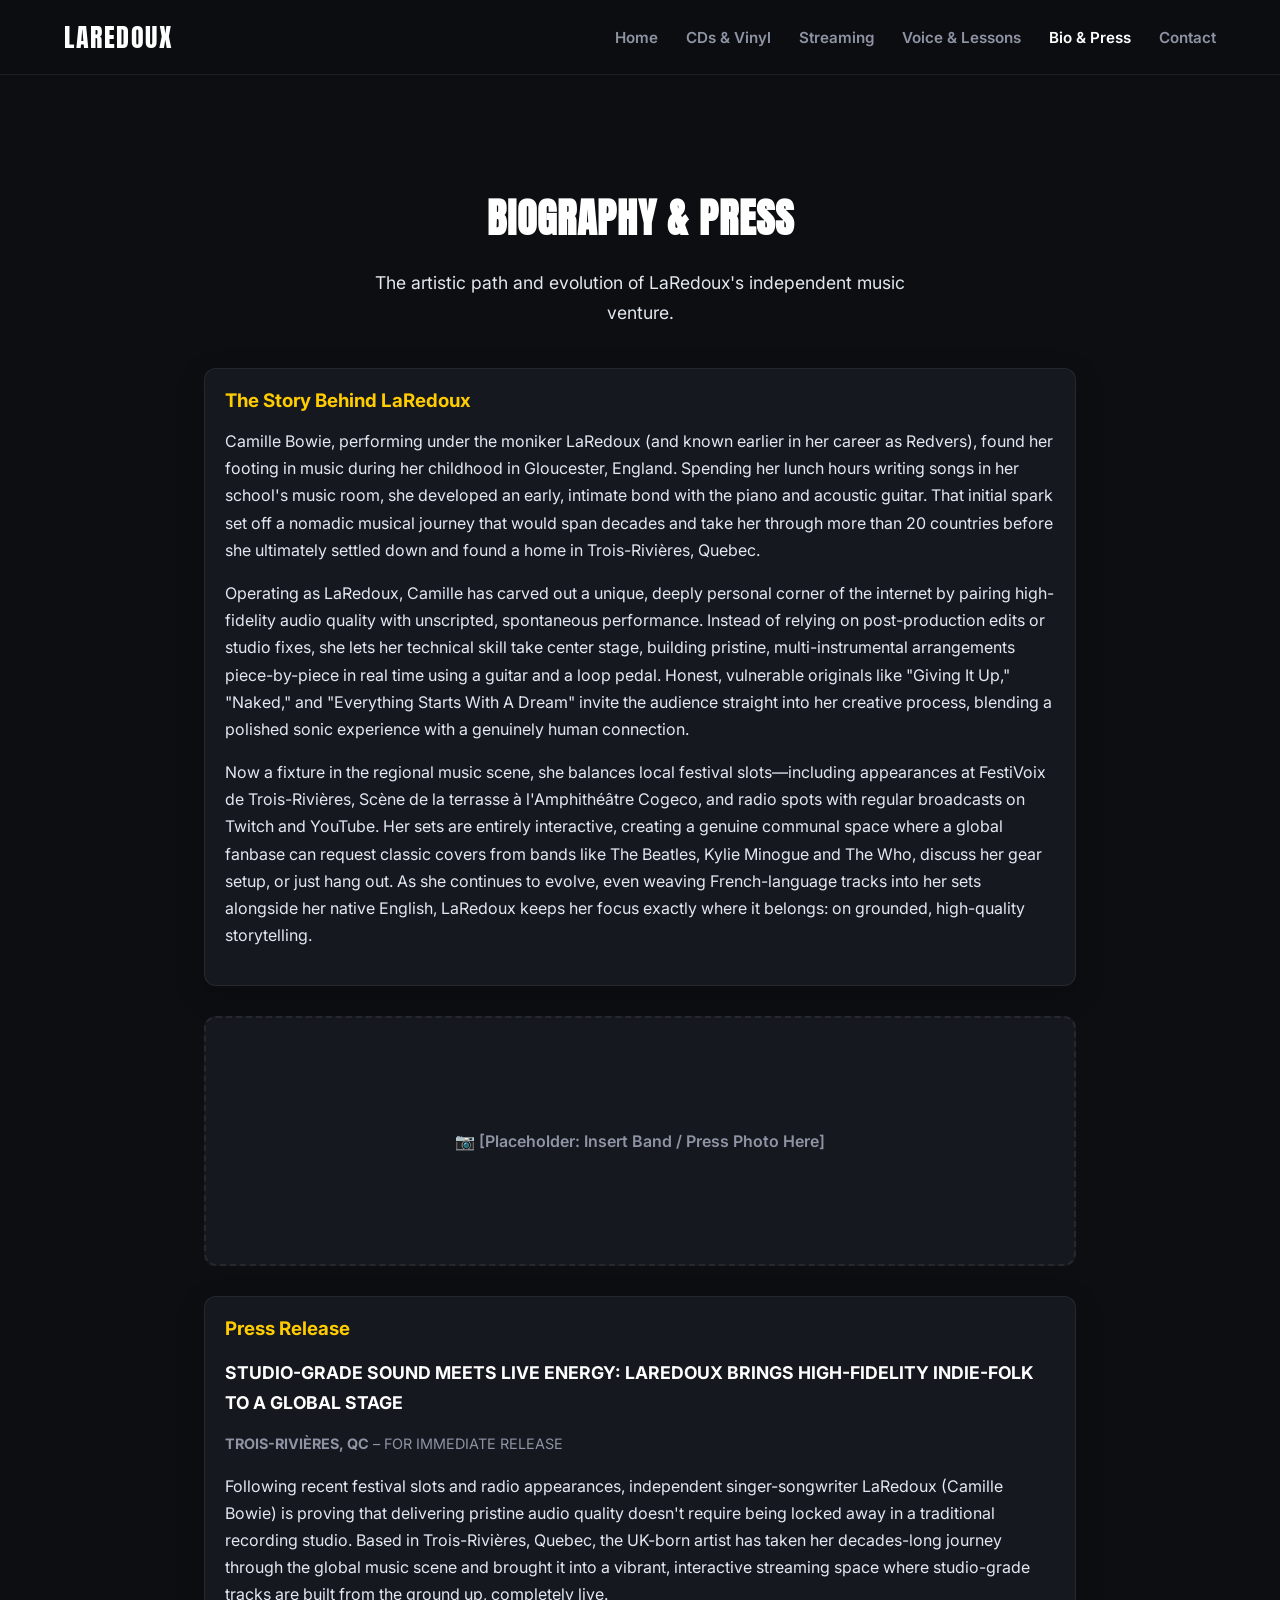
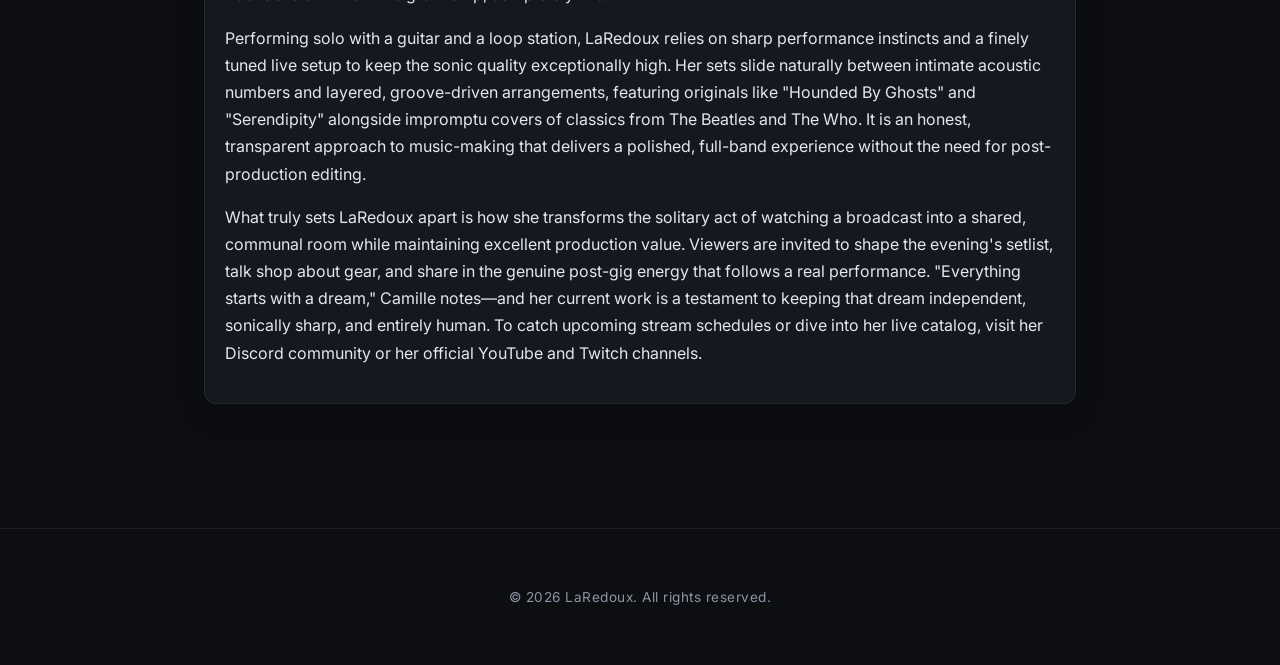
==== bio-press.html @ d14ba6cd "Update bio-press.html" ====
<!DOCTYPE html>
<html lang="en">
<head>
  <meta charset="UTF-8">
  <title>Biography & Press | LaRedoux Backstory</title>
  <meta name="viewport" content="width=device-width, initial-scale=1.0">
  <link rel="stylesheet" href="styles.css">
  <link rel="preconnect" href="https://fonts.googleapis.com">
  <link rel="preconnect" href="https://fonts.gstatic.com" crossorigin>
  <link href="https://fonts.googleapis.com/css2?family=Anton&family=Inter:wght@400;600;700&display=swap" rel="stylesheet">
</head>
<body>
  <nav class="navbar">
    <div class="nav-container">
      <a href="index.html" class="nav-brand">LaRedoux</a>
      <ul class="nav-links">
        <li><a href="index.html">Home</a></li>
        <li><a href="cds-vinyl.html">CDs & Vinyl</a></li>
        <li><a href="streaming.html">Streaming</a></li>
        <li><a href="lessons.html">Voice & Lessons</a></li>
        <li><a href="bio-press.html" class="active">Bio & Press</a></li>
        <li><a href="contact.html">Contact</a></li>
      </ul>
    </div>
  </nav>

  <section class="main-content internal-page text-layout">
    <h2>Biography & Press</h2>
    <p class="section-intro">The artistic path and evolution of LaRedoux's independent music venture.</p>

    <div class="info-card">
      <h3>The Story Behind LaRedoux</h3>
      <p>Camille Bowie, performing under the moniker LaRedoux (and known earlier in her career as Redvers), found her footing in music during her childhood in Gloucester, England. Spending her lunch hours writing songs in her school's music room, she developed an early, intimate bond with the piano and acoustic guitar. That initial spark set off a nomadic musical journey that would span decades and take her through more than 20 countries before she ultimately settled down and found a home in Trois-Rivières, Quebec.</p>
      
      <p style="margin-top: 15px;">Operating as LaRedoux, Camille has carved out a unique, deeply personal corner of the internet by pairing high-fidelity audio quality with unscripted, spontaneous performance. Instead of relying on post-production edits or studio fixes, she lets her technical skill take center stage, building pristine, multi-instrumental arrangements piece-by-piece in real time using a guitar and a loop pedal. Honest, vulnerable originals like "Giving It Up," "Naked," and "Everything Starts With A Dream" invite the audience straight into her creative process, blending a polished sonic experience with a genuinely human connection.</p>
      
      <p style="margin-top: 15px;">Now a fixture in the regional music scene, she balances local festival slots—including appearances at FestiVoix de Trois-Rivières, Scène de la terrasse à l'Amphithéâtre Cogeco, and radio spots with regular broadcasts on Twitch and YouTube. Her sets are entirely interactive, creating a genuine communal space where a global fanbase can request classic covers from bands like The Beatles, Kylie Minogue and The Who, discuss her gear setup, or just hang out. As she continues to evolve, even weaving French-language tracks into her sets alongside her native English, LaRedoux keeps her focus exactly where it belongs: on grounded, high-quality storytelling.</p>
    </div>

    <div class="placeholder-media-block">
      <p style="color: var(--text-muted); font-weight: 600;">📷 [Placeholder: Insert Band / Press Photo Here]</p>
    </div>

    <div class="info-card" style="margin-top: 30px;">
      <h3>Press Release</h3>
      <p style="font-weight: bold; font-size: 1.1em; text-transform: uppercase; margin-bottom: 5px; color: var(--text-color);">Studio-Grade Sound Meets Live Energy: LaRedoux Brings High-Fidelity Indie-Folk to a Global Stage</p>
      <p style="font-size: 0.9em; color: var(--text-muted); margin-bottom: 15px;"><strong>TROIS-RIVIÈRES, QC</strong> – FOR IMMEDIATE RELEASE</p>
      
      <p>Following recent festival slots and radio appearances, independent singer-songwriter LaRedoux (Camille Bowie) is proving that delivering pristine audio quality doesn't require being locked away in a traditional recording studio. Based in Trois-Rivières, Quebec, the UK-born artist has taken her decades-long journey through the global music scene and brought it into a vibrant, interactive streaming space where studio-grade tracks are built from the ground up, completely live.</p>
      
      <p style="margin-top: 15px;">Performing solo with a guitar and a loop station, LaRedoux relies on sharp performance instincts and a finely tuned live setup to keep the sonic quality exceptionally high. Her sets slide naturally between intimate acoustic numbers and layered, groove-driven arrangements, featuring originals like "Hounded By Ghosts" and "Serendipity" alongside impromptu covers of classics from The Beatles and The Who. It is an honest, transparent approach to music-making that delivers a polished, full-band experience without the need for post-production editing.</p>
      
      <p style="margin-top: 15px;">What truly sets LaRedoux apart is how she transforms the solitary act of watching a broadcast into a shared, communal room while maintaining excellent production value. Viewers are invited to shape the evening's setlist, talk shop about gear, and share in the genuine post-gig energy that follows a real performance. "Everything starts with a dream," Camille notes—and her current work is a testament to keeping that dream independent, sonically sharp, and entirely human. To catch upcoming stream schedules or dive into her live catalog, visit her Discord community or her official YouTube and Twitch channels.</p>
    </div>
  </section>

  <footer><p>© <span id="year"></span> LaRedoux. All rights reserved.</p></footer>
  <script>document.getElementById("year").textContent = new Date().getFullYear();</script>
</body>
</html>
---- styles.css ----
/* ==========================================================================
   GLOBAL VARIABLES & RESET
   ========================================================================== */
:root {
  --bg-main: #0d0e12;
  --bg-card: #16181f;
  --text-main: #ffffff;
  --text-muted: #8e94a4;
  --accent-gold: #ffcc00;
  --accent-hover: #e5b800;
  --nav-blur-bg: rgba(13, 14, 18, 0.8);
  --border-color: rgba(255, 255, 255, 0.07);
}

html {
  scroll-behavior: smooth;
  box-sizing: border-box;
}

*, *:before, *:after {
  box-sizing: inherit;
}

body { 
  margin: 0; 
  font-family: 'Inter', -apple-system, BlinkMacSystemFont, sans-serif; 
  background-color: var(--bg-main); 
  color: var(--text-main); 
  -webkit-font-smoothing: antialiased;
}

/* ==========================================================================
   NAVIGATION BAR (Premium Glassmorphism)
   ========================================================================== */
.navbar {
  width: 100%;
  background-color: var(--nav-blur-bg);
  backdrop-filter: blur(12px);
  -webkit-backdrop-filter: blur(12px);
  position: sticky;
  top: 0;
  z-index: 1000;
  border-bottom: 1px solid var(--border-color);
}

.nav-container {
  max-width: 1200px;
  margin: 0 auto;
  padding: 18px 24px;
  display: flex;
  justify-content: space-between;
  align-items: center;
}

.nav-brand {
  font-family: 'Anton', sans-serif;
  font-size: 1.6rem;
  color: var(--text-main);
  text-decoration: none;
  letter-spacing: 1.5px;
  text-transform: uppercase;
  transition: color 0.3s ease;
}

.nav-brand:hover {
  color: var(--accent-gold);
}

.nav-links {
  list-style: none;
  display: flex;
  gap: 28px;
  margin: 0;
  padding: 0;
}

.nav-links li a {
  font-weight: 600;
  font-size: 0.95rem;
  color: var(--text-muted); 
  text-decoration: none;
  transition: color 0.2s ease, transform 0.2s ease;
  display: inline-block;
}

.nav-links li a:hover,
.nav-links li a.active {
  color: var(--text-main);
}

/* ==========================================================================
   HERO SECTION
   ========================================================================== */
.hero { 
  position: relative; 
  text-align: center; 
  overflow: hidden;
  height: 60vh;
  min-height: 400px;
}

.hero-img { 
  width: 100%; 
  height: 100%; 
  object-fit: cover;
  display: block; 
}

.hero .overlay {
  position: absolute; 
  top: 0; left: 0; right: 0; bottom: 0;
  background: linear-gradient(to bottom, rgba(13,14,18,0.2), rgba(13,14,18,0.95)); 
  display: flex; 
  flex-direction: column;
  align-items: center; 
  justify-content: center;
  padding: 0 20px;
}

.hero h1 {
  font-family: 'Anton', sans-serif;
  font-size: 5rem;
  color: var(--text-main);
  margin: 0;
  text-transform: uppercase;
  letter-spacing: 2px;
  text-shadow: 0 4px 20px rgba(0,0,0,0.6);
}

.hero p { 
  margin: 10px 0 24px 0; 
  font-size: 1.25rem; 
  color: #e2e8f0;
  max-width: 600px;
  font-weight: 400;
  text-shadow: 0 2px 10px rgba(0,0,0,0.5);
}

.btn-hero { 
  display: inline-block; 
  padding: 14px 28px; 
  background-color: var(--accent-gold); 
  color: #000000; 
  text-decoration: none; 
  border-radius: 30px; 
  font-weight: 700; 
  font-size: 1rem;
  letter-spacing: 0.5px;
  box-shadow: 0 4px 15px rgba(255, 204, 0, 0.3);
  transition: background-color 0.2s ease, transform 0.2s ease, box-shadow 0.2s ease;
}

.btn-hero:hover {
  background-color: var(--accent-hover);
  transform: translateY(-2px);
  box-shadow: 0 6px 20px rgba(255, 204, 0, 0.4);
}

/* ==========================================================================
   MAIN CONTENT & ALBUMS GRID
   ========================================================================== */
.main-content { 
  padding: 60px 24px; 
  max-width: 920px; 
  margin: -100px auto 0 auto;
  position: relative; 
  z-index: 2;
}

.internal-page {
  margin-top: 0px !important;
  padding-top: 80px;
}

.section-intro {
  text-align: center;
  color: var(--text-muted);
  max-width: 600px;
  margin: -20px auto 40px auto;
  line-height: 1.6;
  font-size: 1.1rem;
}

.text-layout p {
  line-height: 1.7;
  color: #e2e8f0;
}

h2 { 
  text-align: center; 
  margin-bottom: 40px; 
  font-family: 'Anton', sans-serif;
  font-size: 2.5rem;
  text-transform: uppercase;
  letter-spacing: 1px;
}

.album-grid { 
  display: grid; 
  grid-template-columns: repeat(auto-fit, minmax(185px, 1fr)); 
  gap: 24px; 
}

.album-card, .info-card { 
  background-color: var(--bg-card); 
  border-radius: 12px; 
  padding: 20px; 
  border: 1px solid var(--border-color);
  box-shadow: 0 10px 30px rgba(0,0,0,0.2);
}

.album-card {
  text-align: center;
  transition: transform 0.3s cubic-bezier(0.16, 1, 0.3, 1), box-shadow 0.3s ease;
  display: flex;
  flex-direction: column;
}

.album-card:hover {
  transform: translateY(-6px);
  box-shadow: 0 15px 35px rgba(0,0,0,0.4);
  border-color: rgba(255, 255, 255, 0.15);
}

.info-card {
  margin-bottom: 24px;
}

.info-card h3 {
  margin: 0 0 12px 0;
  color: var(--accent-gold);
}

.grid-two-column {
  display: grid;
  grid-template-columns: repeat(auto-fit, minmax(300px, 1fr));
  gap: 24px;
}

.image-wrapper {
  width: 100%;
  aspect-ratio: 1 / 1;
  border-radius: 8px;
  overflow: hidden;
  margin-bottom: 16px;
  background-color: #000;
}

.album-card img { 
  width: 100%; 
  height: 100%;
  object-fit: cover;
  transition: transform 0.5s ease;
}

.album-card:hover img {
  transform: scale(1.04);
}

.album-card h3 { 
  margin: 0 0 8px 0; 
  font-size: 1.1rem;
  font-weight: 700;
  line-height: 1.3;
  color: var(--text-main);
  min-height: 2.6rem; 
  display: flex;
  align-items: center;
  justify-content: center;
}

.price { 
  margin: 0 0 20px 0; 
  font-size: 0.9rem;
  color: var(--text-muted);
  font-weight: 500;
}

.price .pp {
  font-size: 0.75rem;
  opacity: 0.7;
}

/* ==========================================================================
   BUTTONS & FORMS
   ========================================================================== */
.button-group {
  margin-top: auto; 
}

.btn-purchase {
  display: block;
  width: 100%;
  padding: 10px 16px; 
  background-color: var(--text-main); 
  color: var(--bg-main); 
  text-decoration: none;
  border-radius: 6px; 
  font-weight: 600;
  font-size: 0.9rem;
  transition: background-color 0.2s ease, transform 0.1s ease;
  text-align: center;
}

.btn-purchase:hover { 
  background-color: var(--accent-gold); 
}

.dual-buttons {
  display: flex;
  gap: 10px;
}

.btn-purchase.secondary {
  background-color: transparent;
  color: var(--text-main);
  border: 1px solid rgba(255,255,255,0.2);
}

.btn-purchase.secondary:hover {
  background-color: rgba(255,255,255,0.08);
  border-color: var(--text-main);
}

/* Form Styles */
.contact-wrapper {
  max-width: 550px;
  margin: 0 auto;
  background-color: var(--bg-card);
  padding: 30px;
  border-radius: 12px;
  border: 1px solid var(--border-color);
}

.form-group {
  margin-bottom: 20px;
}

.form-group label {
  display: block;
  font-size: 0.9rem;
  font-weight: 600;
  margin-bottom: 8px;
  color: #ccd2e0;
}

.form-group input, .form-group textarea {
  width: 100%;
  padding: 12px;
  background-color: var(--bg-main);
  border: 1px solid var(--border-color);
  border-radius: 6px;
  color: #fff;
  font-family: inherit;
  font-size: 0.95rem;
}

.form-group input:focus, .form-group textarea:focus {
  outline: none;
  border-color: var(--accent-gold);
}

.placeholder-media-block {
  width: 100%;
  height: 250px;
  background-color: var(--bg-card);
  border: 2px dashed var(--border-color);
  display: flex;
  align-items: center;
  justify-content: center;
  border-radius: 12px;
  margin-top: 30px;
}

.text-center { text-align: center; }

/* ==========================================================================
   FOOTER
   ========================================================================== */
footer {
  text-align: center;
  padding: 60px 20px;
  border-top: 1px solid var(--border-color);
  margin-top: 40px;
}

footer p {
  margin: 0;
  font-size: 0.85rem;
  color: var(--text-muted);
  letter-spacing: 0.5px;
}

/* ==========================================================================
   RESPONSIVE DESIGN MEDIA QUERIES
   ========================================================================== */
@media (max-width: 768px) {
  .nav-container {
    flex-direction: column;
    gap: 16px;
    padding: 14px;
  }

  .nav-links {
    flex-wrap: wrap;       
    justify-content: center;
    gap: 12px 18px;        
  }

  .hero {
    height: 50vh;
  }

  .hero h1 {
    font-size: 3.2rem;     
  }

  .main-content {
    margin-top: -30px;     
    padding: 30px 16px;
  }
  
  .internal-page {
    padding-top: 40px;
  }
  
  h2 {
    font-size: 2rem;
    margin-bottom: 24px;
  }
}
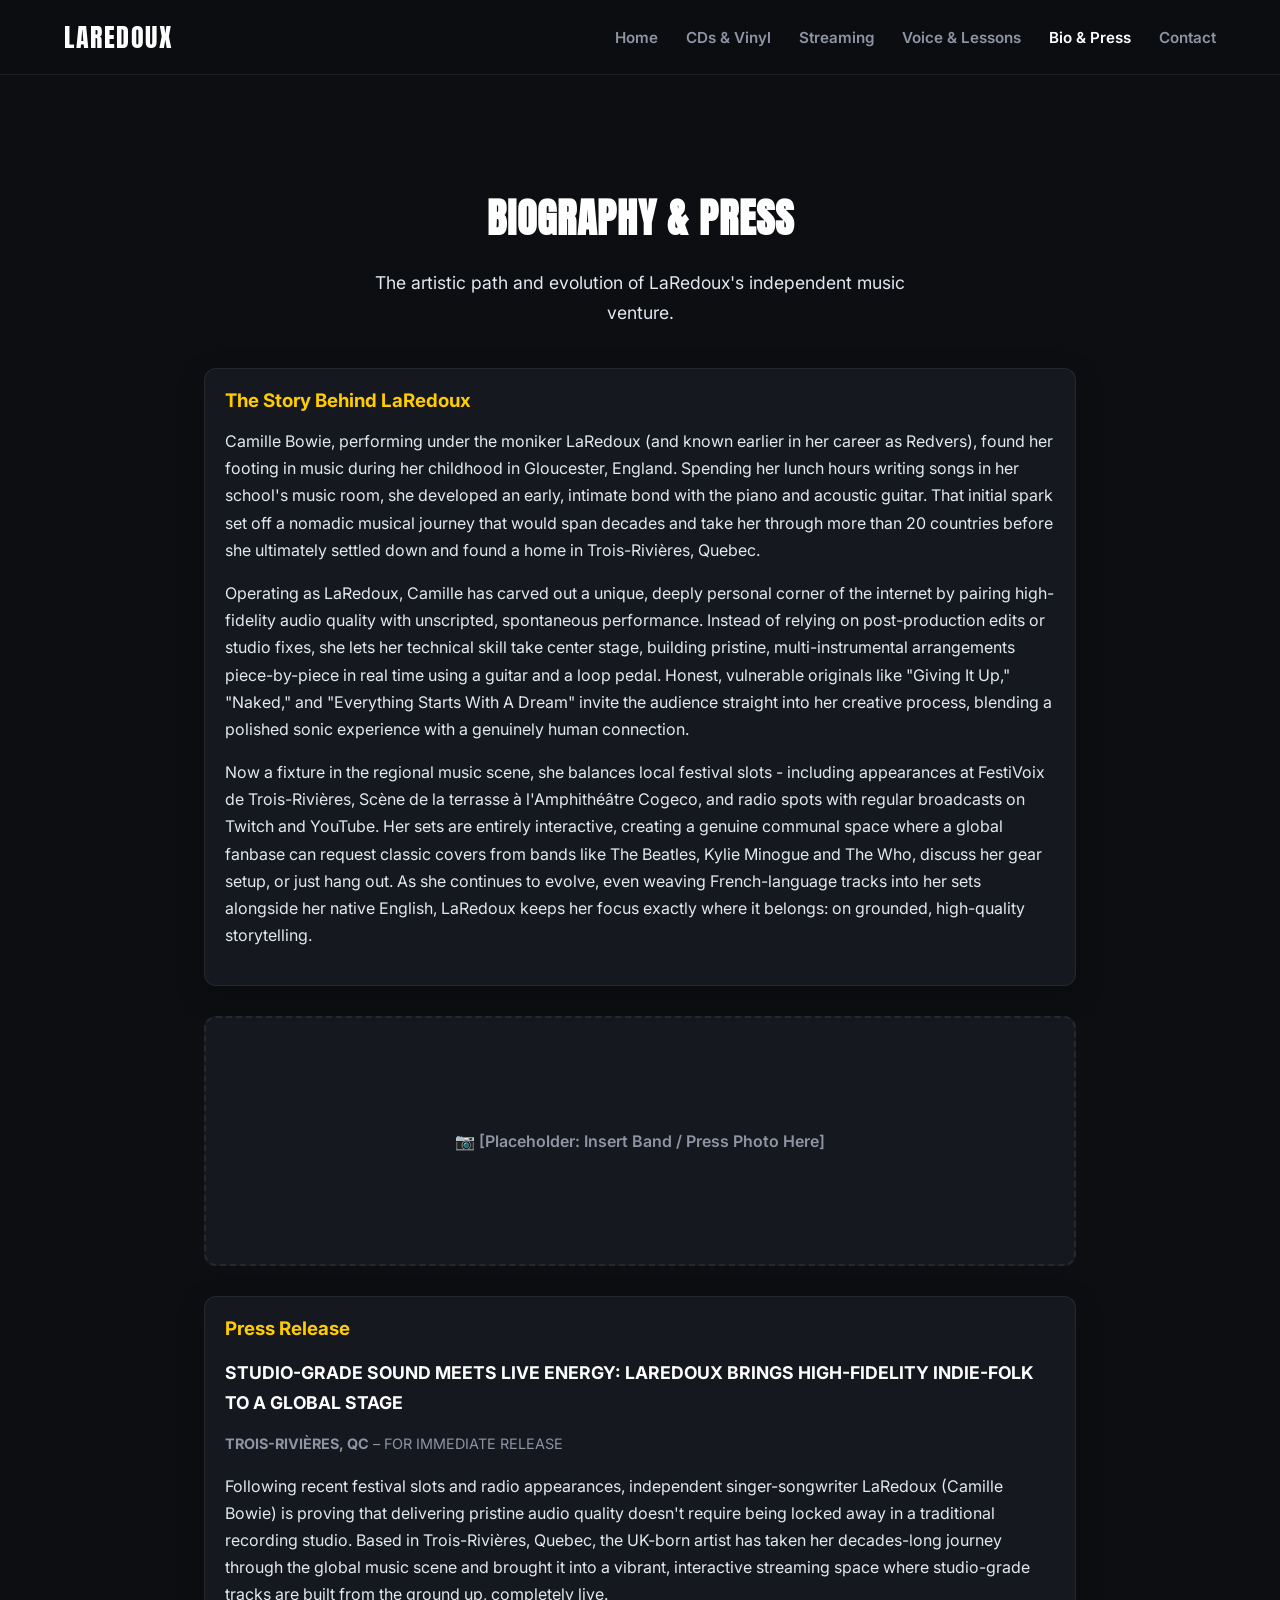
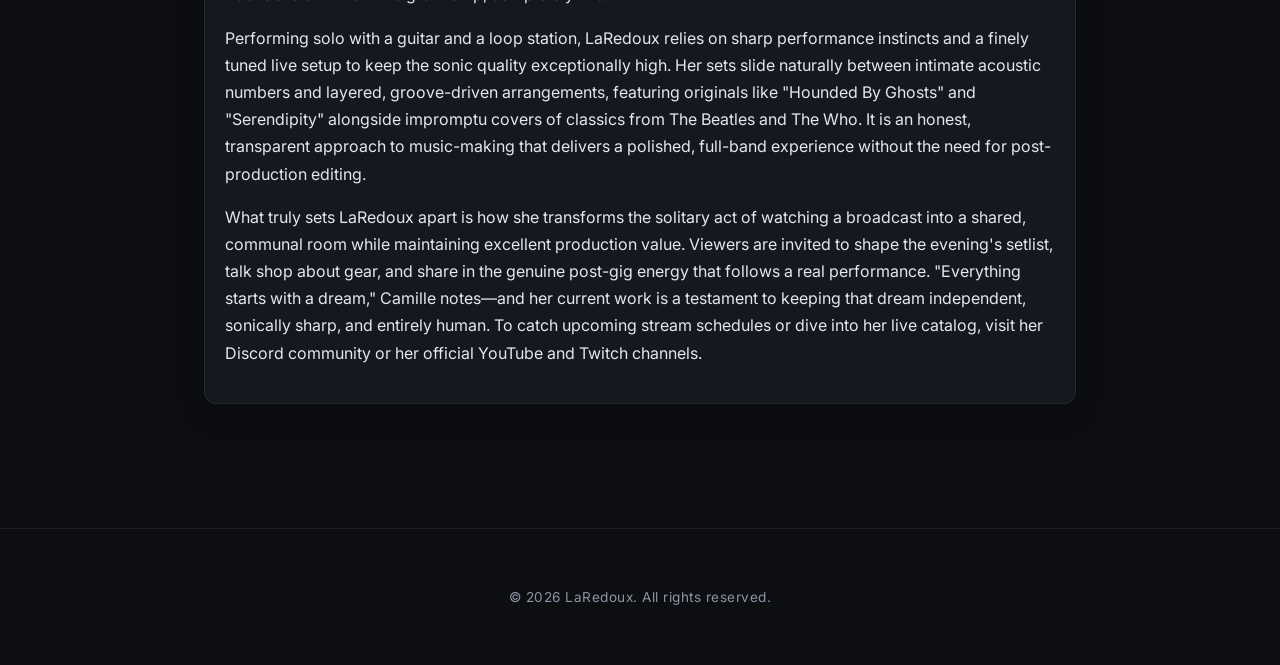
==== commit 4bf6ba3f: "Update bio-press.html" ====
--- a/bio-press.html
+++ b/bio-press.html
@@ -34,7 +34,7 @@
       
       <p style="margin-top: 15px;">Operating as LaRedoux, Camille has carved out a unique, deeply personal corner of the internet by pairing high-fidelity audio quality with unscripted, spontaneous performance. Instead of relying on post-production edits or studio fixes, she lets her technical skill take center stage, building pristine, multi-instrumental arrangements piece-by-piece in real time using a guitar and a loop pedal. Honest, vulnerable originals like "Giving It Up," "Naked," and "Everything Starts With A Dream" invite the audience straight into her creative process, blending a polished sonic experience with a genuinely human connection.</p>
       
-      <p style="margin-top: 15px;">Now a fixture in the regional music scene, she balances local festival slots—including appearances at FestiVoix de Trois-Rivières, Scène de la terrasse à l'Amphithéâtre Cogeco, and radio spots with regular broadcasts on Twitch and YouTube. Her sets are entirely interactive, creating a genuine communal space where a global fanbase can request classic covers from bands like The Beatles, Kylie Minogue and The Who, discuss her gear setup, or just hang out. As she continues to evolve, even weaving French-language tracks into her sets alongside her native English, LaRedoux keeps her focus exactly where it belongs: on grounded, high-quality storytelling.</p>
+      <p style="margin-top: 15px;">Now a fixture in the regional music scene, she balances local festival slots - including appearances at FestiVoix de Trois-Rivières, Scène de la terrasse à l'Amphithéâtre Cogeco, and radio spots with regular broadcasts on Twitch and YouTube. Her sets are entirely interactive, creating a genuine communal space where a global fanbase can request classic covers from bands like The Beatles, Kylie Minogue and The Who, discuss her gear setup, or just hang out. As she continues to evolve, even weaving French-language tracks into her sets alongside her native English, LaRedoux keeps her focus exactly where it belongs: on grounded, high-quality storytelling.</p>
     </div>
 
     <div class="placeholder-media-block">
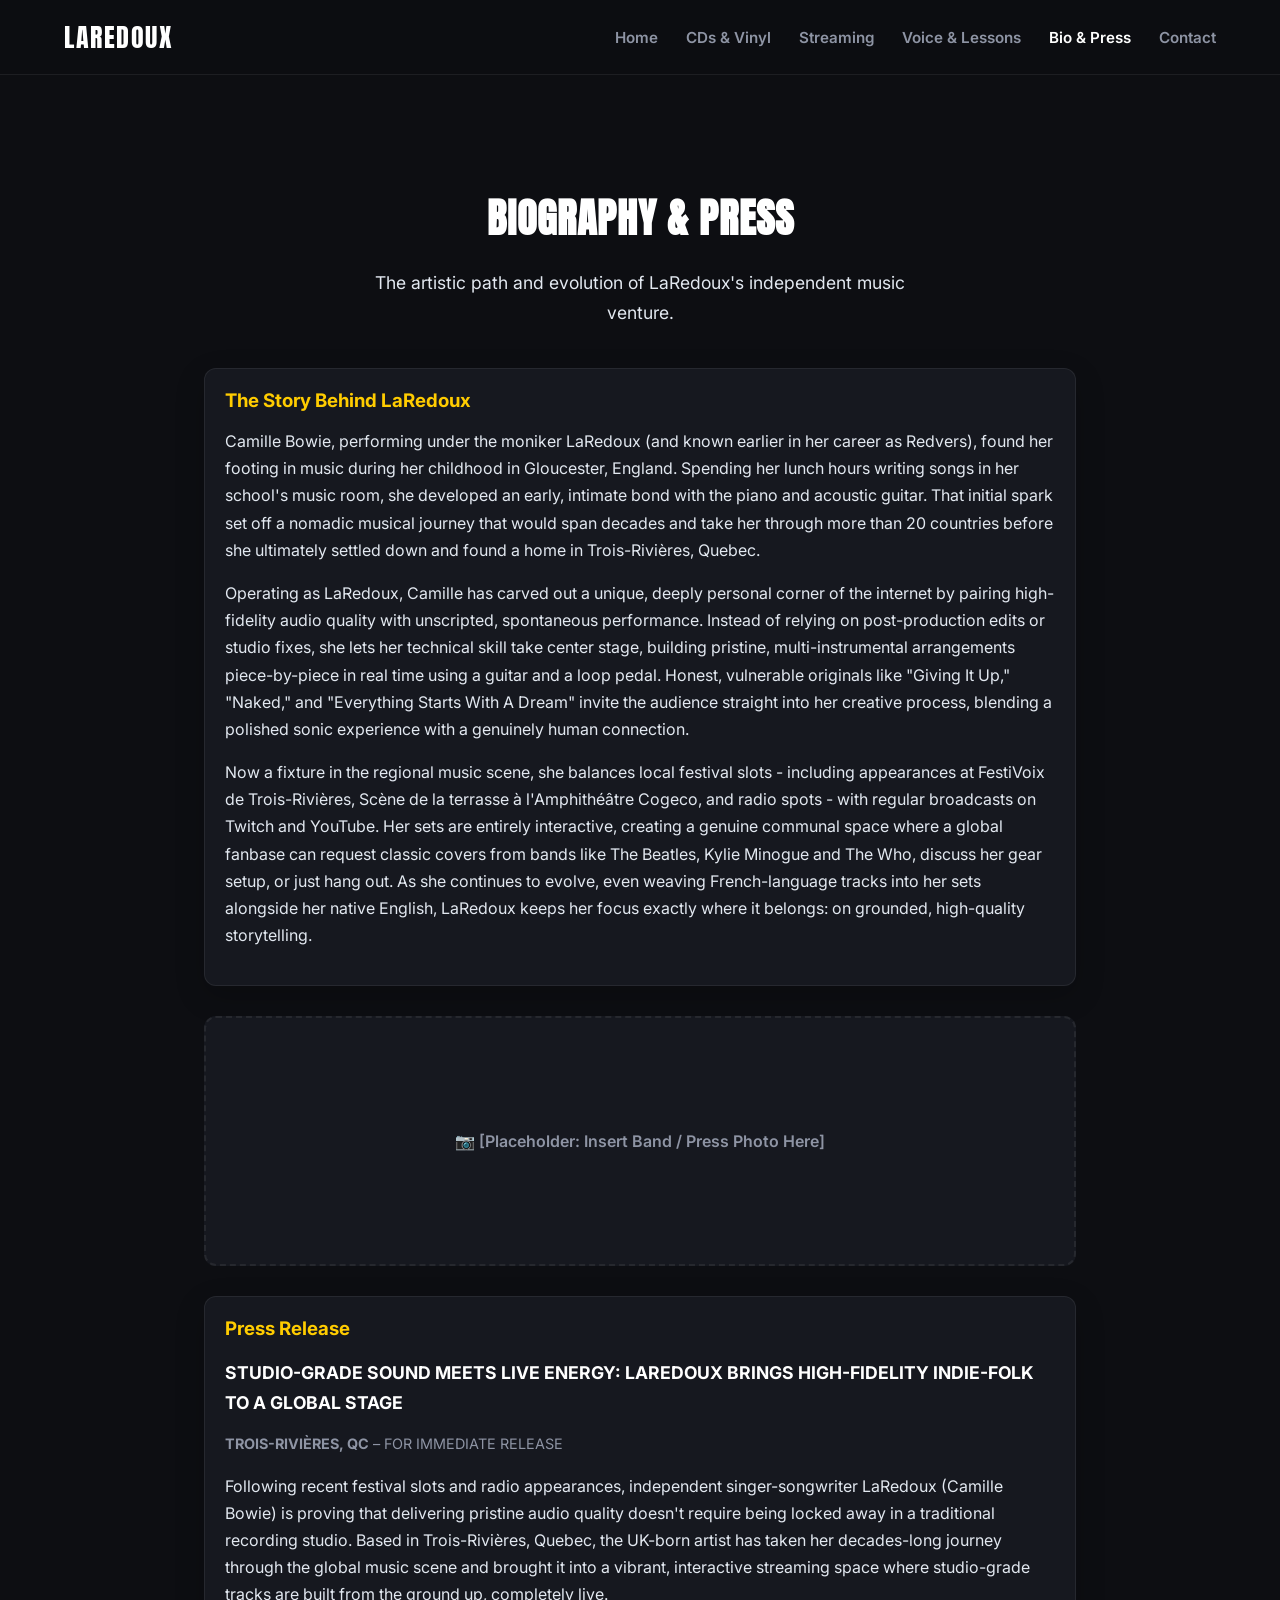
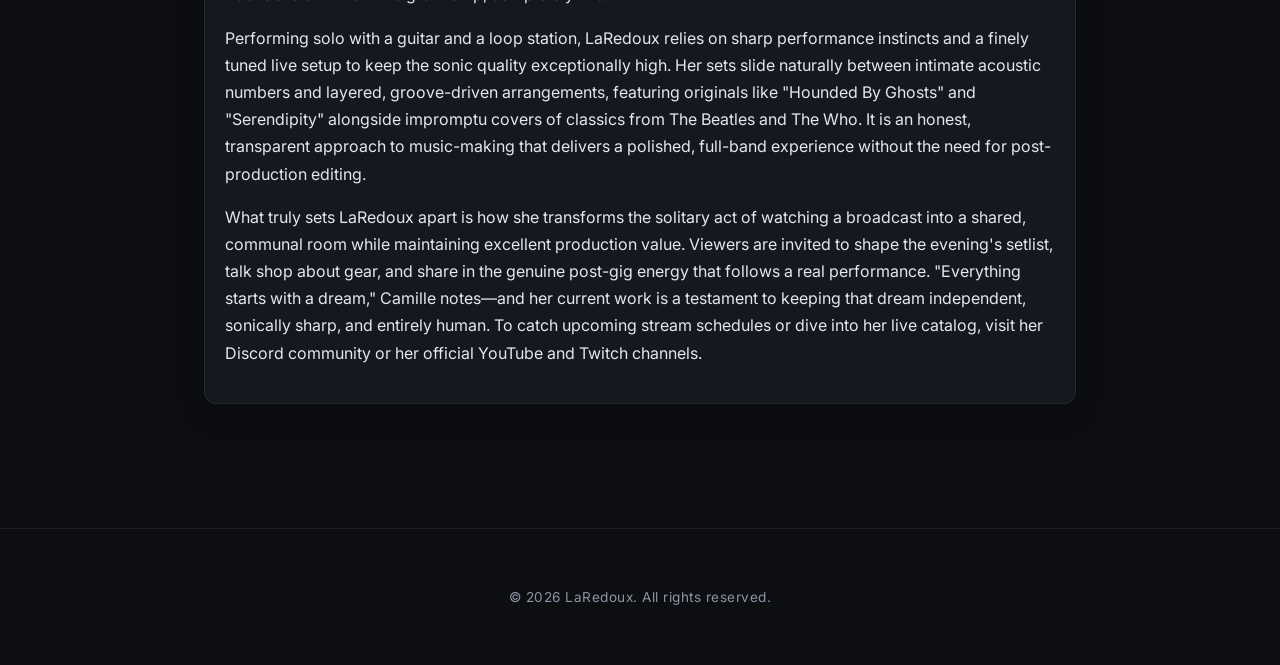
==== commit 65712689: "Update bio-press.html" ====
--- a/bio-press.html
+++ b/bio-press.html
@@ -34,7 +34,7 @@
       
       <p style="margin-top: 15px;">Operating as LaRedoux, Camille has carved out a unique, deeply personal corner of the internet by pairing high-fidelity audio quality with unscripted, spontaneous performance. Instead of relying on post-production edits or studio fixes, she lets her technical skill take center stage, building pristine, multi-instrumental arrangements piece-by-piece in real time using a guitar and a loop pedal. Honest, vulnerable originals like "Giving It Up," "Naked," and "Everything Starts With A Dream" invite the audience straight into her creative process, blending a polished sonic experience with a genuinely human connection.</p>
       
-      <p style="margin-top: 15px;">Now a fixture in the regional music scene, she balances local festival slots - including appearances at FestiVoix de Trois-Rivières, Scène de la terrasse à l'Amphithéâtre Cogeco, and radio spots with regular broadcasts on Twitch and YouTube. Her sets are entirely interactive, creating a genuine communal space where a global fanbase can request classic covers from bands like The Beatles, Kylie Minogue and The Who, discuss her gear setup, or just hang out. As she continues to evolve, even weaving French-language tracks into her sets alongside her native English, LaRedoux keeps her focus exactly where it belongs: on grounded, high-quality storytelling.</p>
+      <p style="margin-top: 15px;">Now a fixture in the regional music scene, she balances local festival slots - including appearances at FestiVoix de Trois-Rivières, Scène de la terrasse à l'Amphithéâtre Cogeco, and radio spots - with regular broadcasts on Twitch and YouTube. Her sets are entirely interactive, creating a genuine communal space where a global fanbase can request classic covers from bands like The Beatles, Kylie Minogue and The Who, discuss her gear setup, or just hang out. As she continues to evolve, even weaving French-language tracks into her sets alongside her native English, LaRedoux keeps her focus exactly where it belongs: on grounded, high-quality storytelling.</p>
     </div>
 
     <div class="placeholder-media-block">
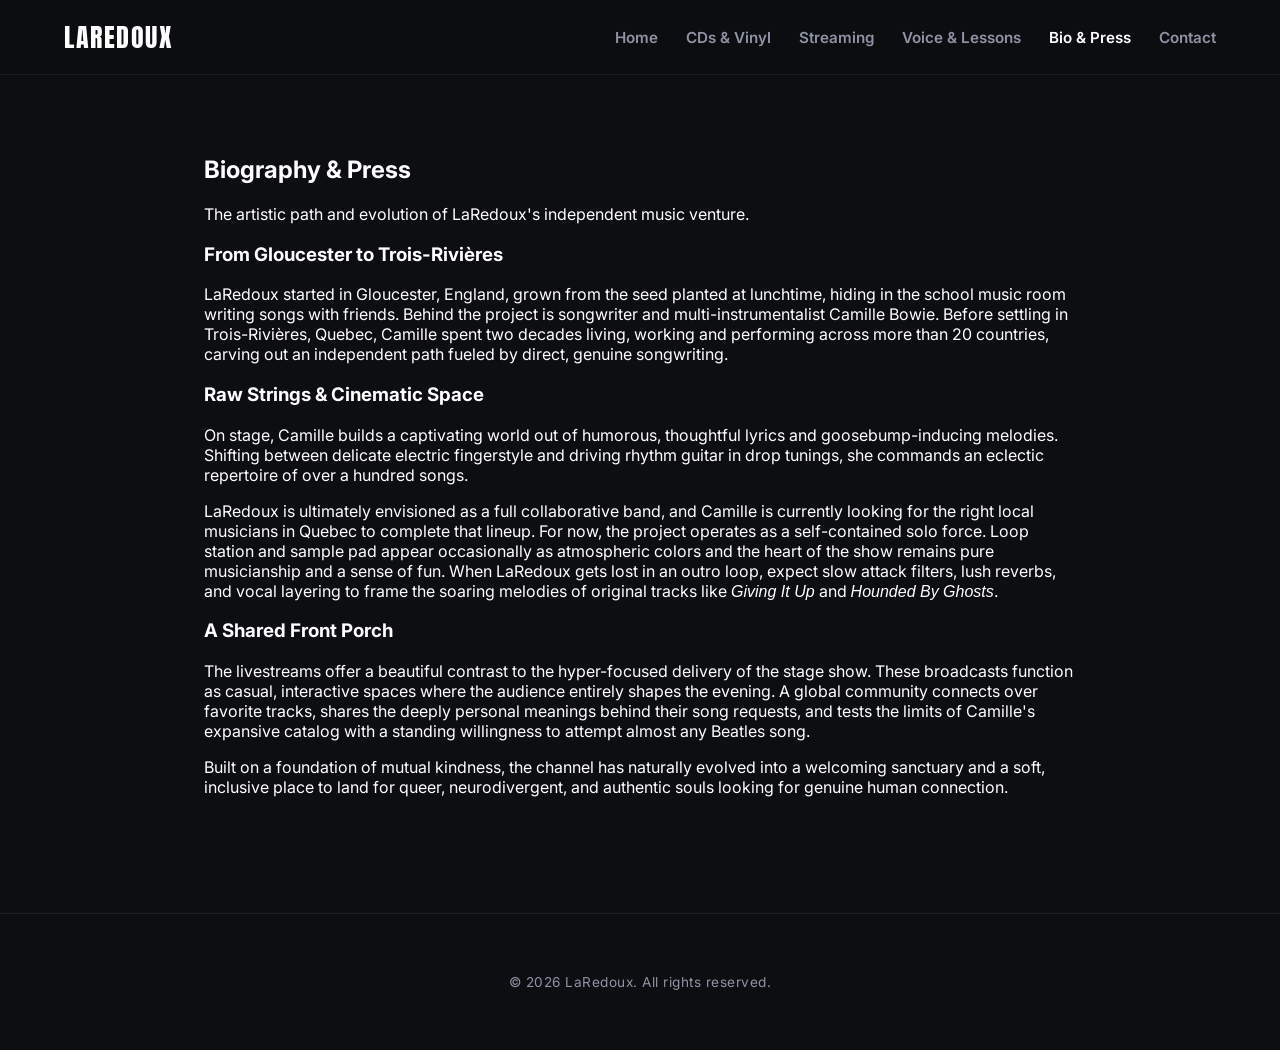
==== commit 5acd48f9: "Update bio-press.html" ====
--- a/bio-press.html
+++ b/bio-press.html
@@ -3,13 +3,55 @@
 <head>
   <meta charset="UTF-8">
   <title>Biography & Press | LaRedoux Backstory</title>
+  <meta name="description" content="The story behind LaRedoux. Explore Camille Bowie's musical journey from Gloucester to Quebec, her raw songwriting style, and the inclusive streaming community.">
   <meta name="viewport" content="width=device-width, initial-scale=1.0">
+  
+  <!-- Canonical Link -->
+  <link rel="canonical" href="https://laredoux.ca/bio-press.html">
+
+  <!-- Favicon Link -->
+  <link rel="icon" type="image/png" href="assets/images/laredoux-flavicon-elephant-ballerina.png">
+
   <link rel="stylesheet" href="styles.css">
   <link rel="preconnect" href="https://fonts.googleapis.com">
   <link rel="preconnect" href="https://fonts.gstatic.com" crossorigin>
   <link href="https://fonts.googleapis.com/css2?family=Anton&family=Inter:wght@400;600;700&display=swap" rel="stylesheet">
+ 
+  <!-- Open Graph / Discord / Facebook Link Previews -->
+  <meta property="og:type" content="website">
+  <meta property="og:url" content="https://laredoux.ca/bio-press.html">
+  <meta property="og:title" content="LaRedoux – Bio & Press | Music, History & Community">
+  <meta property="og:description" content="The story behind LaRedoux. Explore Camille Bowie's musical journey from Gloucester to Quebec, her raw songwriting style, and the inclusive streaming community.">
+  <meta property="og:image" content="https://laredoux.ca/assets/images/laredoux-halloween-stream-2025.webp">
+
+  <!-- Twitter/X Previews -->
+  <meta name="twitter:card" content="summary_large_image">
+  <meta name="twitter:title" content="LaRedoux – Bio & Press">
+  <meta name="twitter:description" content="The story behind LaRedoux. Explore Camille Bowie's musical journey from Gloucester to Quebec, her raw songwriting style, and the inclusive streaming community.">
+  <meta name="twitter:image" content="https://laredoux.ca/assets/images/laredoux-halloween-stream-2025.webp">
+
+  <!-- Schema Markup for Search & AI Engines -->
+  <script type="application/ld+json">
+  {
+    "@context": "https://schema.org",
+    "@type": "Person",
+    "name": "Camille Parsons",
+    "alternateName": "LaRedoux",
+    "url": "https://laredoux.ca",
+    "sameAs": [
+      "https://www.youtube.com/@LaRedoux",
+      "https://www.twitch.tv/laredoux",
+      "https://www.facebook.com/LaRedoux/",
+      "https://www.instagram.com/imlaredoux/",
+      "https://www.tiktok.com/@laredoux"
+    ],
+    "jobTitle": "Musician, Singer-Songwriter, Producer, Vocal Coach & Audio Engineer",
+    "description": "Multi-instrumentalist, music teacher, and sound engineer specializing in live-looping, vocal coaching, and critical audio analysis."
+  }
+  </script>
 </head>
 <body>
+
   <nav class="navbar">
     <div class="nav-container">
       <a href="index.html" class="nav-brand">LaRedoux</a>
@@ -29,28 +71,16 @@
     <p class="section-intro">The artistic path and evolution of LaRedoux's independent music venture.</p>
 
     <div class="info-card">
-      <h3>The Story Behind LaRedoux</h3>
-      <p>Camille Bowie, performing under the moniker LaRedoux (and known earlier in her career as Redvers), found her footing in music during her childhood in Gloucester, England. Spending her lunch hours writing songs in her school's music room, she developed an early, intimate bond with the piano and acoustic guitar. That initial spark set off a nomadic musical journey that would span decades and take her through more than 20 countries before she ultimately settled down and found a home in Trois-Rivières, Quebec.</p>
+      <h3>From Gloucester to Trois-Rivières</h3>
+      <p>LaRedoux started in Gloucester, England, grown from the seed planted at lunchtime, hiding in the school music room writing songs with friends. Behind the project is songwriter and multi-instrumentalist Camille Bowie. Before settling in Trois-Rivières, Quebec, Camille spent two decades living, working and performing across more than 20 countries, carving out an independent path fueled by direct, genuine songwriting.</p>
       
-      <p style="margin-top: 15px;">Operating as LaRedoux, Camille has carved out a unique, deeply personal corner of the internet by pairing high-fidelity audio quality with unscripted, spontaneous performance. Instead of relying on post-production edits or studio fixes, she lets her technical skill take center stage, building pristine, multi-instrumental arrangements piece-by-piece in real time using a guitar and a loop pedal. Honest, vulnerable originals like "Giving It Up," "Naked," and "Everything Starts With A Dream" invite the audience straight into her creative process, blending a polished sonic experience with a genuinely human connection.</p>
+      <h3>Raw Strings & Cinematic Space</h3>
+      <p>On stage, Camille builds a captivating world out of humorous, thoughtful lyrics and goosebump-inducing melodies. Shifting between delicate electric fingerstyle and driving rhythm guitar in drop tunings, she commands an eclectic repertoire of over a hundred songs.</p>
+      <p>LaRedoux is ultimately envisioned as a full collaborative band, and Camille is currently looking for the right local musicians in Quebec to complete that lineup. For now, the project operates as a self-contained solo force. Loop station and sample pad appear occasionally as atmospheric colors and the heart of the show remains pure musicianship and a sense of fun. When LaRedoux gets lost in an outro loop, expect slow attack filters, lush reverbs, and vocal layering to frame the soaring melodies of original tracks like <em>Giving It Up</em> and <em>Hounded By Ghosts</em>.</p>
       
-      <p style="margin-top: 15px;">Now a fixture in the regional music scene, she balances local festival slots - including appearances at FestiVoix de Trois-Rivières, Scène de la terrasse à l'Amphithéâtre Cogeco, and radio spots - with regular broadcasts on Twitch and YouTube. Her sets are entirely interactive, creating a genuine communal space where a global fanbase can request classic covers from bands like The Beatles, Kylie Minogue and The Who, discuss her gear setup, or just hang out. As she continues to evolve, even weaving French-language tracks into her sets alongside her native English, LaRedoux keeps her focus exactly where it belongs: on grounded, high-quality storytelling.</p>
-    </div>
-
-    <div class="placeholder-media-block">
-      <p style="color: var(--text-muted); font-weight: 600;">📷 [Placeholder: Insert Band / Press Photo Here]</p>
-    </div>
-
-    <div class="info-card" style="margin-top: 30px;">
-      <h3>Press Release</h3>
-      <p style="font-weight: bold; font-size: 1.1em; text-transform: uppercase; margin-bottom: 5px; color: var(--text-color);">Studio-Grade Sound Meets Live Energy: LaRedoux Brings High-Fidelity Indie-Folk to a Global Stage</p>
-      <p style="font-size: 0.9em; color: var(--text-muted); margin-bottom: 15px;"><strong>TROIS-RIVIÈRES, QC</strong> – FOR IMMEDIATE RELEASE</p>
-      
-      <p>Following recent festival slots and radio appearances, independent singer-songwriter LaRedoux (Camille Bowie) is proving that delivering pristine audio quality doesn't require being locked away in a traditional recording studio. Based in Trois-Rivières, Quebec, the UK-born artist has taken her decades-long journey through the global music scene and brought it into a vibrant, interactive streaming space where studio-grade tracks are built from the ground up, completely live.</p>
-      
-      <p style="margin-top: 15px;">Performing solo with a guitar and a loop station, LaRedoux relies on sharp performance instincts and a finely tuned live setup to keep the sonic quality exceptionally high. Her sets slide naturally between intimate acoustic numbers and layered, groove-driven arrangements, featuring originals like "Hounded By Ghosts" and "Serendipity" alongside impromptu covers of classics from The Beatles and The Who. It is an honest, transparent approach to music-making that delivers a polished, full-band experience without the need for post-production editing.</p>
-      
-      <p style="margin-top: 15px;">What truly sets LaRedoux apart is how she transforms the solitary act of watching a broadcast into a shared, communal room while maintaining excellent production value. Viewers are invited to shape the evening's setlist, talk shop about gear, and share in the genuine post-gig energy that follows a real performance. "Everything starts with a dream," Camille notes—and her current work is a testament to keeping that dream independent, sonically sharp, and entirely human. To catch upcoming stream schedules or dive into her live catalog, visit her Discord community or her official YouTube and Twitch channels.</p>
+      <h3>A Shared Front Porch</h3>
+      <p>The livestreams offer a beautiful contrast to the hyper-focused delivery of the stage show. These broadcasts function as casual, interactive spaces where the audience entirely shapes the evening. A global community connects over favorite tracks, shares the deeply personal meanings behind their song requests, and tests the limits of Camille's expansive catalog with a standing willingness to attempt almost any Beatles song.</p>
+      <p>Built on a foundation of mutual kindness, the channel has naturally evolved into a welcoming sanctuary and a soft, inclusive place to land for queer, neurodivergent, and authentic souls looking for genuine human connection.</p>
     </div>
   </section>
 
--- a/styles.css
+++ b/styles.css
@@ -162,37 +162,9 @@
 .main-content { 
   padding: 60px 24px; 
   max-width: 920px; 
-  margin: -100px auto 0 auto;
+  margin: 0px auto 0 auto;
   position: relative; 
   z-index: 2;
-}
-
-.internal-page {
-  margin-top: 0px !important;
-  padding-top: 80px;
-}
-
-.section-intro {
-  text-align: center;
-  color: var(--text-muted);
-  max-width: 600px;
-  margin: -20px auto 40px auto;
-  line-height: 1.6;
-  font-size: 1.1rem;
-}
-
-.text-layout p {
-  line-height: 1.7;
-  color: #e2e8f0;
-}
-
-h2 { 
-  text-align: center; 
-  margin-bottom: 40px; 
-  font-family: 'Anton', sans-serif;
-  font-size: 2.5rem;
-  text-transform: uppercase;
-  letter-spacing: 1px;
 }
 
 .album-grid { 
@@ -201,15 +173,12 @@
   gap: 24px; 
 }
 
-.album-card, .info-card { 
+.album-card { 
   background-color: var(--bg-card); 
   border-radius: 12px; 
   padding: 20px; 
   border: 1px solid var(--border-color);
   box-shadow: 0 10px 30px rgba(0,0,0,0.2);
-}
-
-.album-card {
   text-align: center;
   transition: transform 0.3s cubic-bezier(0.16, 1, 0.3, 1), box-shadow 0.3s ease;
   display: flex;
@@ -220,21 +189,6 @@
   transform: translateY(-6px);
   box-shadow: 0 15px 35px rgba(0,0,0,0.4);
   border-color: rgba(255, 255, 255, 0.15);
-}
-
-.info-card {
-  margin-bottom: 24px;
-}
-
-.info-card h3 {
-  margin: 0 0 12px 0;
-  color: var(--accent-gold);
-}
-
-.grid-two-column {
-  display: grid;
-  grid-template-columns: repeat(auto-fit, minmax(300px, 1fr));
-  gap: 24px;
 }
 
 .image-wrapper {
@@ -282,12 +236,9 @@
 }
 
 /* ==========================================================================
-   BUTTONS & FORMS
-   ========================================================================== */
-.button-group {
-  margin-top: auto; 
-}
-
+   BUTTONS
+   ========================================================================== */
+.button-group { margin-top: auto; }
 .btn-purchase {
   display: block;
   width: 100%;
@@ -301,78 +252,17 @@
   transition: background-color 0.2s ease, transform 0.1s ease;
   text-align: center;
 }
-
-.btn-purchase:hover { 
-  background-color: var(--accent-gold); 
-}
-
-.dual-buttons {
-  display: flex;
-  gap: 10px;
-}
-
+.btn-purchase:hover { background-color: var(--accent-gold); }
+.dual-buttons { display: flex; gap: 10px; }
 .btn-purchase.secondary {
   background-color: transparent;
   color: var(--text-main);
   border: 1px solid rgba(255,255,255,0.2);
 }
-
 .btn-purchase.secondary:hover {
   background-color: rgba(255,255,255,0.08);
   border-color: var(--text-main);
 }
-
-/* Form Styles */
-.contact-wrapper {
-  max-width: 550px;
-  margin: 0 auto;
-  background-color: var(--bg-card);
-  padding: 30px;
-  border-radius: 12px;
-  border: 1px solid var(--border-color);
-}
-
-.form-group {
-  margin-bottom: 20px;
-}
-
-.form-group label {
-  display: block;
-  font-size: 0.9rem;
-  font-weight: 600;
-  margin-bottom: 8px;
-  color: #ccd2e0;
-}
-
-.form-group input, .form-group textarea {
-  width: 100%;
-  padding: 12px;
-  background-color: var(--bg-main);
-  border: 1px solid var(--border-color);
-  border-radius: 6px;
-  color: #fff;
-  font-family: inherit;
-  font-size: 0.95rem;
-}
-
-.form-group input:focus, .form-group textarea:focus {
-  outline: none;
-  border-color: var(--accent-gold);
-}
-
-.placeholder-media-block {
-  width: 100%;
-  height: 250px;
-  background-color: var(--bg-card);
-  border: 2px dashed var(--border-color);
-  display: flex;
-  align-items: center;
-  justify-content: center;
-  border-radius: 12px;
-  margin-top: 30px;
-}
-
-.text-center { text-align: center; }
 
 /* ==========================================================================
    FOOTER
@@ -383,7 +273,6 @@
   border-top: 1px solid var(--border-color);
   margin-top: 40px;
 }
-
 footer p {
   margin: 0;
   font-size: 0.85rem;
@@ -392,40 +281,49 @@
 }
 
 /* ==========================================================================
-   RESPONSIVE DESIGN MEDIA QUERIES
+   RESPONSIVE DESIGN
    ========================================================================== */
 @media (max-width: 768px) {
-  .nav-container {
-    flex-direction: column;
-    gap: 16px;
-    padding: 14px;
-  }
-
-  .nav-links {
-    flex-wrap: wrap;       
-    justify-content: center;
-    gap: 12px 18px;        
-  }
-
-  .hero {
-    height: 50vh;
-  }
-
-  .hero h1 {
-    font-size: 3.2rem;     
-  }
-
-  .main-content {
-    margin-top: -30px;     
-    padding: 30px 16px;
-  }
+  .nav-container { flex-direction: column; gap: 16px; padding: 14px; }
+  .nav-links { flex-wrap: wrap; justify-content: center; gap: 12px 18px; }
+  .hero { height: 50vh; }
+  .hero h1 { font-size: 3.2rem; }
+  .main-content { margin-top: 0px; padding: 30px 16px; }
+}
+
+
+/* ==========================================================================
+   ANIMATED FILM GRAIN OVERLAY
+   ========================================================================== */
+.film-grain {
+  position: fixed;
+  top: -50%;
+  left: -50%;
+  right: -50%;
+  bottom: -50%;
+  width: 200%;
+  height: 200%;
+  background: transparent;
+  filter: url(#grainy-noise);
   
-  .internal-page {
-    padding-top: 40px;
-  }
+  /* Critical: Keeps the overlay above the site, but allows clicks to pass through */
+  z-index: 9999;
+  pointer-events: none; 
   
-  h2 {
-    font-size: 2rem;
-    margin-bottom: 24px;
-  }
-}
+  /* Smooth loop animation */
+  animation: grain-animation 0.15s steps(4) infinite;
+}
+
+@keyframes grain-animation {
+  0% { transform: translate(0, 0); }
+  10% { transform: translate(-1%, -1%); }
+  20% { transform: translate(-2%, 1%); }
+  30% { transform: translate(1%, -2%); }
+  40% { transform: translate(-1%, 3%); }
+  50% { transform: translate(-2%, 1%); }
+  60% { transform: translate(1%, 3%); }
+  70% { transform: translate(2%, 1%); }
+  80% { transform: translate(-2%, 1%); }
+  90% { transform: translate(1%, 3%); }
+  100% { transform: translate(0, 0); }
+}
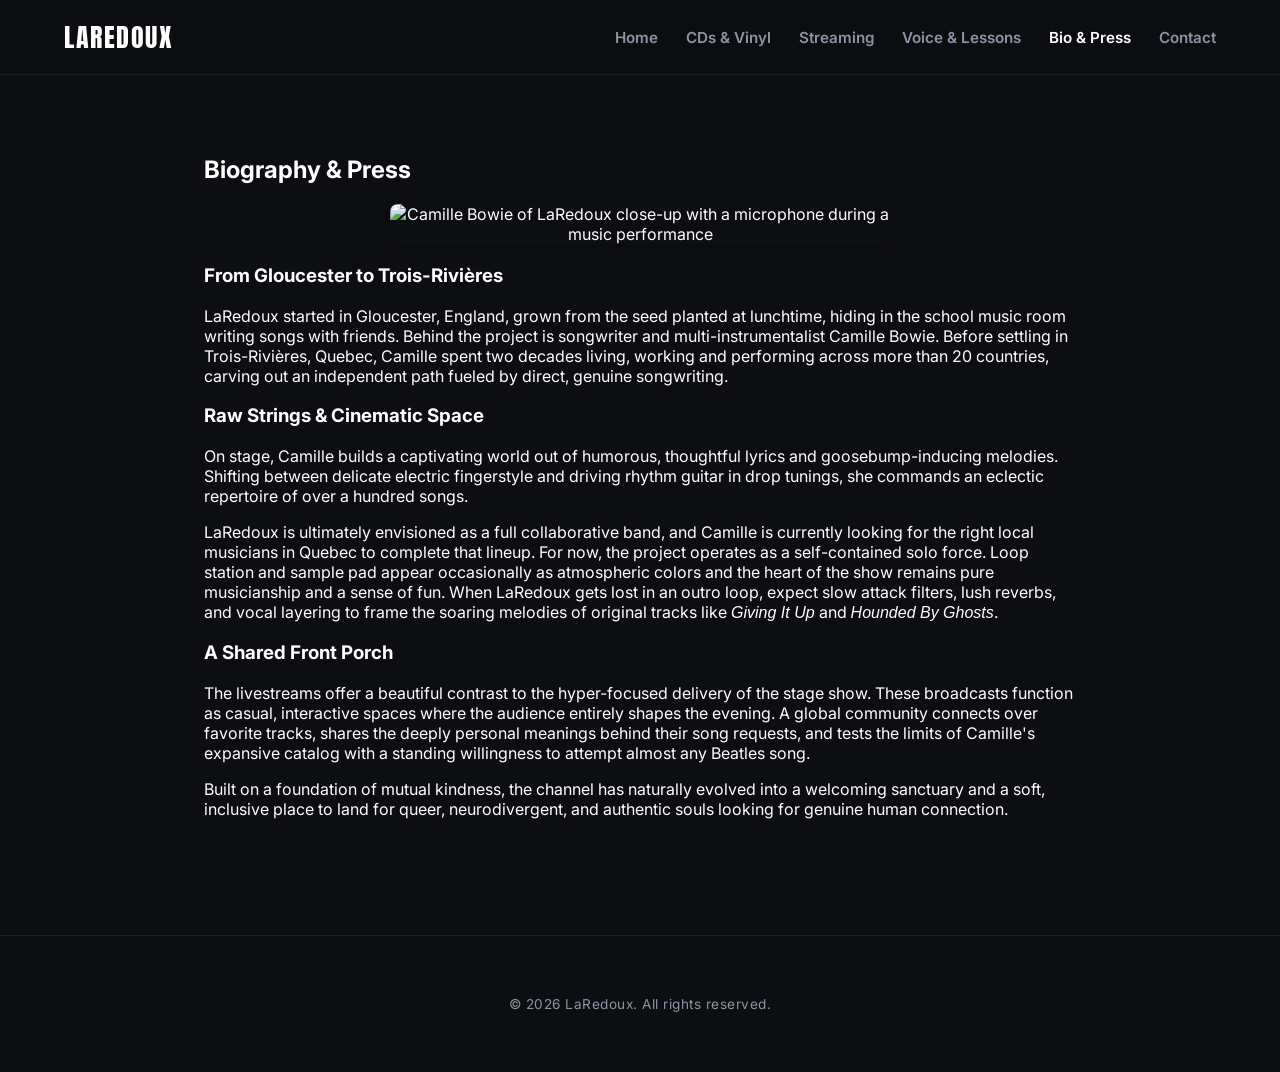
==== commit 95fcd007: "Update bio-press.html" ====
--- a/bio-press.html
+++ b/bio-press.html
@@ -68,7 +68,11 @@
 
   <section class="main-content internal-page text-layout">
     <h2>Biography & Press</h2>
-    <p class="section-intro">The artistic path and evolution of LaRedoux's independent music venture.</p>
+
+    <!-- Featured Press Photo -->
+    <div class="bio-image-container" style="max-width: 500px; margin: 20px auto; text-align: center;">
+      <img src="https://festivoix.com/wp-content/uploads/2026/04/LaRedoux.png" alt="Camille Bowie of LaRedoux close-up with a microphone during a music performance" style="width: 100%; height: auto; border-radius: 8px; box-shadow: 0 4px 12px rgba(0,0,0,0.15);">
+    </div>
 
     <div class="info-card">
       <h3>From Gloucester to Trois-Rivières</h3>
@@ -78,7 +82,7 @@
       <p>On stage, Camille builds a captivating world out of humorous, thoughtful lyrics and goosebump-inducing melodies. Shifting between delicate electric fingerstyle and driving rhythm guitar in drop tunings, she commands an eclectic repertoire of over a hundred songs.</p>
       <p>LaRedoux is ultimately envisioned as a full collaborative band, and Camille is currently looking for the right local musicians in Quebec to complete that lineup. For now, the project operates as a self-contained solo force. Loop station and sample pad appear occasionally as atmospheric colors and the heart of the show remains pure musicianship and a sense of fun. When LaRedoux gets lost in an outro loop, expect slow attack filters, lush reverbs, and vocal layering to frame the soaring melodies of original tracks like <em>Giving It Up</em> and <em>Hounded By Ghosts</em>.</p>
       
-      <h3>A Shared Front Porch</h3>
+      <h3> A Shared Front Porch</h3>
       <p>The livestreams offer a beautiful contrast to the hyper-focused delivery of the stage show. These broadcasts function as casual, interactive spaces where the audience entirely shapes the evening. A global community connects over favorite tracks, shares the deeply personal meanings behind their song requests, and tests the limits of Camille's expansive catalog with a standing willingness to attempt almost any Beatles song.</p>
       <p>Built on a foundation of mutual kindness, the channel has naturally evolved into a welcoming sanctuary and a soft, inclusive place to land for queer, neurodivergent, and authentic souls looking for genuine human connection.</p>
     </div>
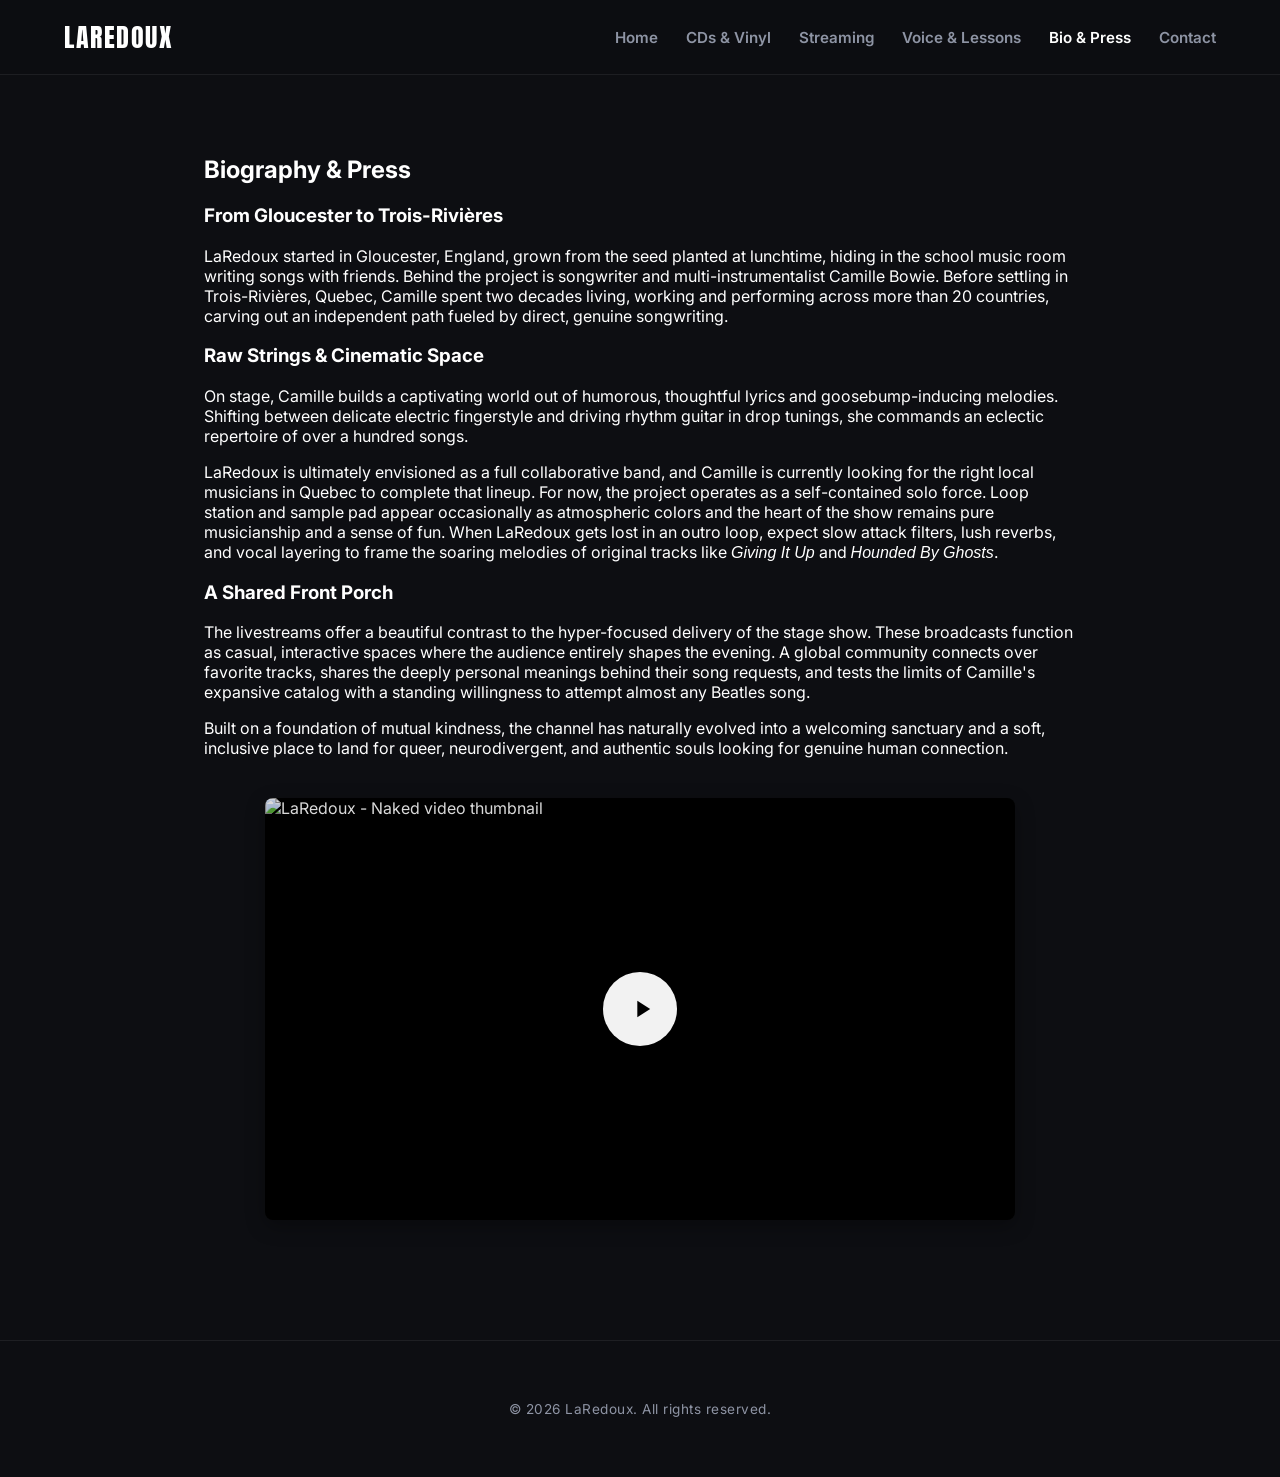
==== commit 546d0372: "Update bio-press.html" ====
--- a/bio-press.html
+++ b/bio-press.html
@@ -69,11 +69,6 @@
   <section class="main-content internal-page text-layout">
     <h2>Biography & Press</h2>
 
-    <!-- Featured Press Photo -->
-    <div class="bio-image-container" style="max-width: 500px; margin: 20px auto; text-align: center;">
-      <img src="https://festivoix.com/wp-content/uploads/2026/04/LaRedoux.png" alt="Camille Bowie of LaRedoux close-up with a microphone during a music performance" style="width: 100%; height: auto; border-radius: 8px; box-shadow: 0 4px 12px rgba(0,0,0,0.15);">
-    </div>
-
     <div class="info-card">
       <h3>From Gloucester to Trois-Rivières</h3>
       <p>LaRedoux started in Gloucester, England, grown from the seed planted at lunchtime, hiding in the school music room writing songs with friends. Behind the project is songwriter and multi-instrumentalist Camille Bowie. Before settling in Trois-Rivières, Quebec, Camille spent two decades living, working and performing across more than 20 countries, carving out an independent path fueled by direct, genuine songwriting.</p>
@@ -82,13 +77,37 @@
       <p>On stage, Camille builds a captivating world out of humorous, thoughtful lyrics and goosebump-inducing melodies. Shifting between delicate electric fingerstyle and driving rhythm guitar in drop tunings, she commands an eclectic repertoire of over a hundred songs.</p>
       <p>LaRedoux is ultimately envisioned as a full collaborative band, and Camille is currently looking for the right local musicians in Quebec to complete that lineup. For now, the project operates as a self-contained solo force. Loop station and sample pad appear occasionally as atmospheric colors and the heart of the show remains pure musicianship and a sense of fun. When LaRedoux gets lost in an outro loop, expect slow attack filters, lush reverbs, and vocal layering to frame the soaring melodies of original tracks like <em>Giving It Up</em> and <em>Hounded By Ghosts</em>.</p>
       
-      <h3> A Shared Front Porch</h3>
+      <h3>A Shared Front Porch</h3>
       <p>The livestreams offer a beautiful contrast to the hyper-focused delivery of the stage show. These broadcasts function as casual, interactive spaces where the audience entirely shapes the evening. A global community connects over favorite tracks, shares the deeply personal meanings behind their song requests, and tests the limits of Camille's expansive catalog with a standing willingness to attempt almost any Beatles song.</p>
       <p>Built on a foundation of mutual kindness, the channel has naturally evolved into a welcoming sanctuary and a soft, inclusive place to land for queer, neurodivergent, and authentic souls looking for genuine human connection.</p>
     </div>
+
+    <!-- Click-to-Play Video Section -->
+    <div class="video-embed-container" style="max-width: 750px; margin: 40px auto 20px auto; position: relative; aspect-ratio: 16/9; background: #000; border-radius: 8px; overflow: hidden; box-shadow: 0 6px 20px rgba(0,0,0,0.3); cursor: pointer;" onclick="playEmbeddedVideo(this)">
+      <img src="assets/images/LaRedoux-Naked_Camille-3d-text.png" alt="LaRedoux - Naked video thumbnail" style="width: 100%; height: 100%; object-fit: cover; display: block;">
+      
+      <!-- Custom CSS Play Button Overlay -->
+      <div class="video-overlay" style="position: absolute; top: 0; left: 0; width: 100%; height: 100%; background: rgba(0,0,0,0.15); display: flex; align-items: center; justify-content: center; transition: background 0.3s;" onmouseover="this.style.background='rgba(0,0,0,0.35)'" onmouseout="this.style.background='rgba(0,0,0,0.15)'">
+        <div style="width: 74px; height: 74px; background: rgba(255, 255, 255, 0.95); border-radius: 50%; display: flex; align-items: center; justify-content: center; box-shadow: 0 4px 15px rgba(0,0,0,0.4); transition: transform 0.2s;" onmouseover="this.style.transform='scale(1.08)'" onmouseout="this.style.transform='scale(1)'">
+          <svg width="28" height="28" viewBox="0 0 24 24" fill="#000" style="margin-left: 4px;">
+            <path d="M8 5v14l11-7z"/>
+          </svg>
+        </div>
+      </div>
+    </div>
+
   </section>
 
   <footer><p>© <span id="year"></span> LaRedoux. All rights reserved.</p></footer>
-  <script>document.getElementById("year").textContent = new Date().getFullYear();</script>
+
+  <!-- Video Swap Script -->
+  <script>
+    function playEmbeddedVideo(element) {
+      element.removeAttribute('onclick');
+      element.innerHTML = '<iframe src="https://www.youtube.com/embed/6G1oYFkHf4c?autoplay=1" allow="accelerometer; autoplay; clipboard-write; encrypted-media; gyroscope; picture-in-picture; web-share" allowfullscreen style="width: 100%; height: 100%; border: none;"></iframe>';
+    }
+    
+    document.getElementById("year").textContent = new Date().getFullYear();
+  </script>
 </body>
 </html>
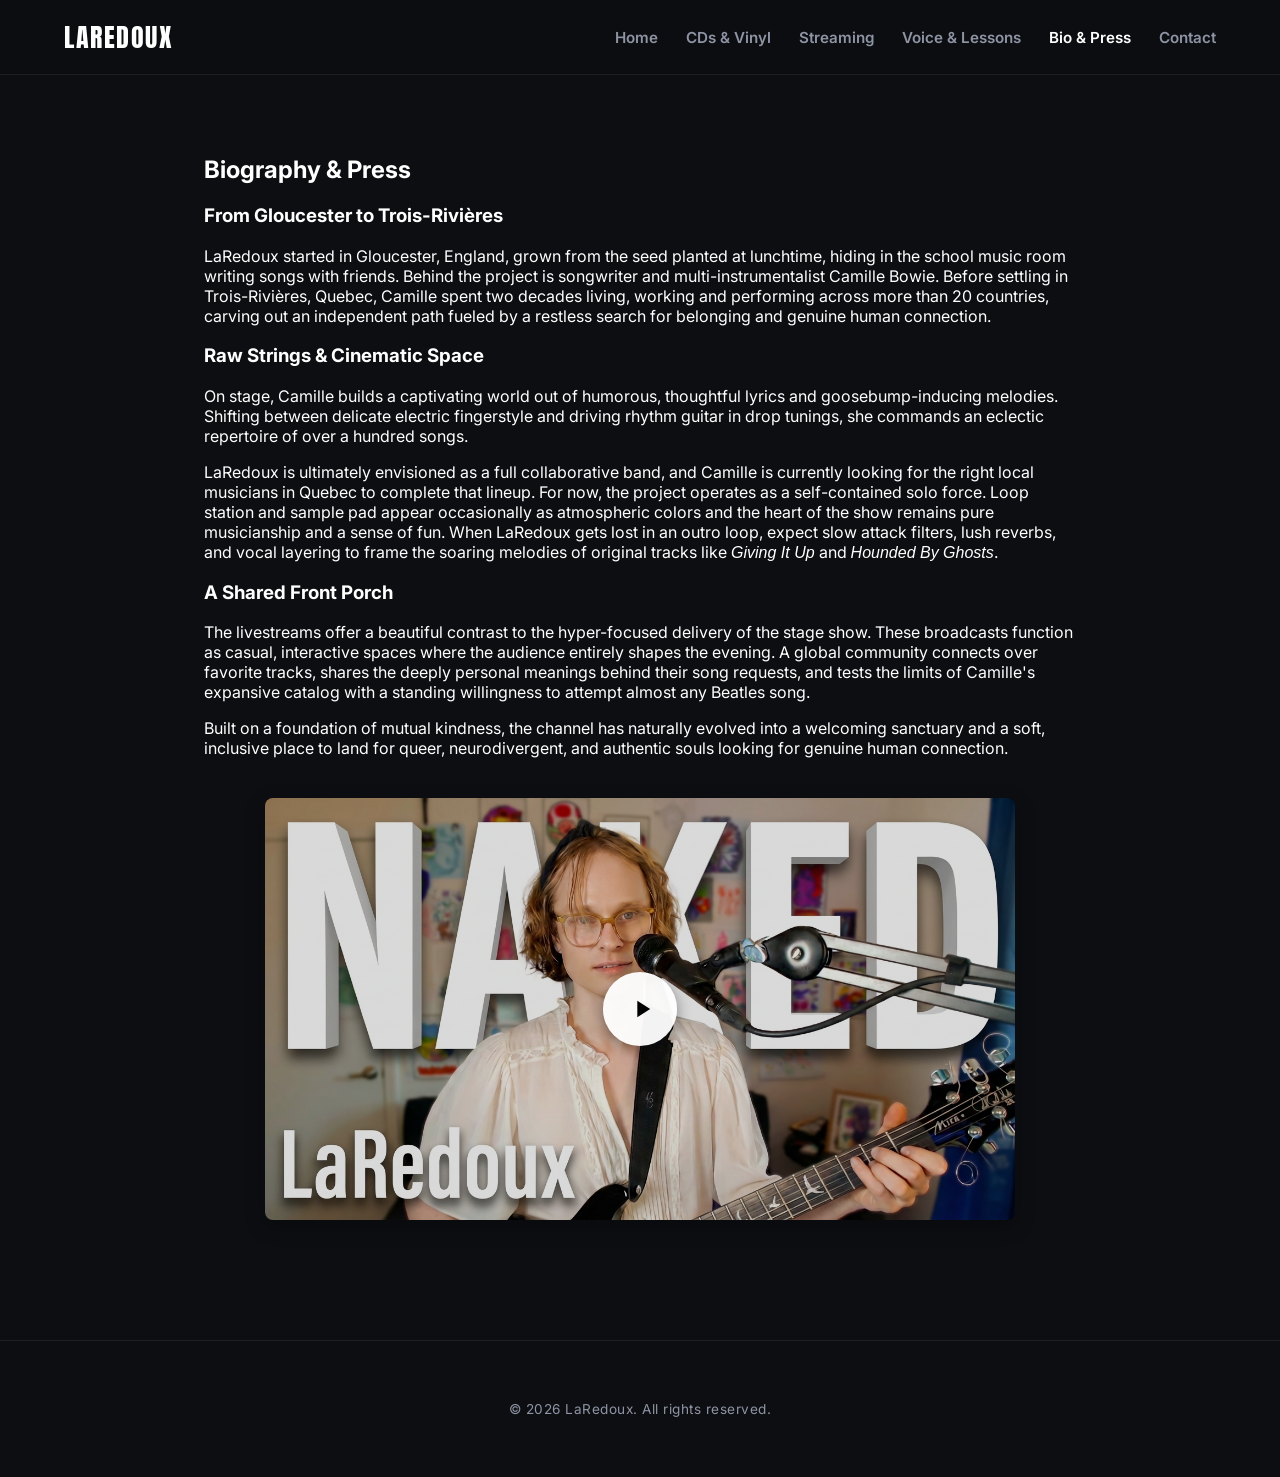
==== commit 8ecb851c: "Update bio-press.html" ====
--- a/bio-press.html
+++ b/bio-press.html
@@ -35,7 +35,7 @@
   {
     "@context": "https://schema.org",
     "@type": "Person",
-    "name": "Camille Parsons",
+    "name": "Camille Bowie",
     "alternateName": "LaRedoux",
     "url": "https://laredoux.ca",
     "sameAs": [
@@ -71,7 +71,7 @@
 
     <div class="info-card">
       <h3>From Gloucester to Trois-Rivières</h3>
-      <p>LaRedoux started in Gloucester, England, grown from the seed planted at lunchtime, hiding in the school music room writing songs with friends. Behind the project is songwriter and multi-instrumentalist Camille Bowie. Before settling in Trois-Rivières, Quebec, Camille spent two decades living, working and performing across more than 20 countries, carving out an independent path fueled by direct, genuine songwriting.</p>
+      <p>LaRedoux started in Gloucester, England, grown from the seed planted at lunchtime, hiding in the school music room writing songs with friends. Behind the project is songwriter and multi-instrumentalist Camille Bowie. Before settling in Trois-Rivières, Quebec, Camille spent two decades living, working and performing across more than 20 countries, carving out an independent path fueled by a restless search for belonging and genuine human connection.</p>
       
       <h3>Raw Strings & Cinematic Space</h3>
       <p>On stage, Camille builds a captivating world out of humorous, thoughtful lyrics and goosebump-inducing melodies. Shifting between delicate electric fingerstyle and driving rhythm guitar in drop tunings, she commands an eclectic repertoire of over a hundred songs.</p>
@@ -86,7 +86,7 @@
     <div class="video-embed-container" style="max-width: 750px; margin: 40px auto 20px auto; position: relative; aspect-ratio: 16/9; background: #000; border-radius: 8px; overflow: hidden; box-shadow: 0 6px 20px rgba(0,0,0,0.3); cursor: pointer;" onclick="playEmbeddedVideo(this)">
       <img src="assets/images/LaRedoux-Naked_Camille-3d-text.png" alt="LaRedoux - Naked video thumbnail" style="width: 100%; height: 100%; object-fit: cover; display: block;">
       
-      <!-- Custom CSS Play Button Overlay -->
+      <!-- Custom Play Button Overlay -->
       <div class="video-overlay" style="position: absolute; top: 0; left: 0; width: 100%; height: 100%; background: rgba(0,0,0,0.15); display: flex; align-items: center; justify-content: center; transition: background 0.3s;" onmouseover="this.style.background='rgba(0,0,0,0.35)'" onmouseout="this.style.background='rgba(0,0,0,0.15)'">
         <div style="width: 74px; height: 74px; background: rgba(255, 255, 255, 0.95); border-radius: 50%; display: flex; align-items: center; justify-content: center; box-shadow: 0 4px 15px rgba(0,0,0,0.4); transition: transform 0.2s;" onmouseover="this.style.transform='scale(1.08)'" onmouseout="this.style.transform='scale(1)'">
           <svg width="28" height="28" viewBox="0 0 24 24" fill="#000" style="margin-left: 4px;">
